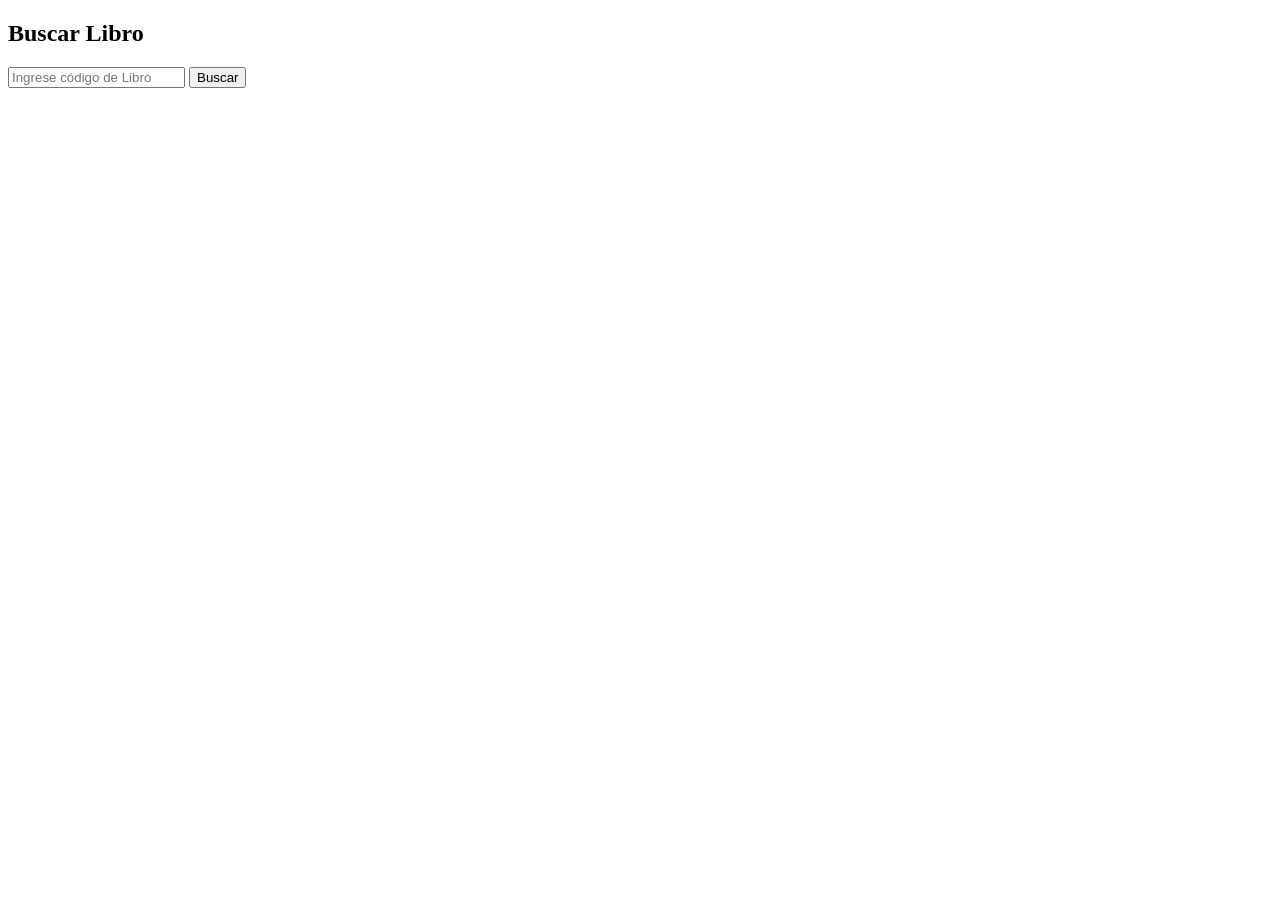
==== index.html @ 2274859b "Creación de interfaz básica de árbol binario y conexión con JS" ====
<!DOCTYPE html>
<html lang="en">
<head>
    <meta charset="UTF-8">
    <meta name="viewport" content="width=device-width, initial-scale=1.0">
    <title>Document</title>
</head>
<body>
    <section id="busqueda">
        <h2>Buscar Libro</h2>
        <input type="number" name="codigoBusqueda" id="codigoBusqueda" placeholder="Ingrese código de Libro">
        <button id="btnBuscar">Buscar</button>
        <div id="resultado">

        </div>
    </section>
    <script type="module" src="script.js"></script>
</body>
</html>
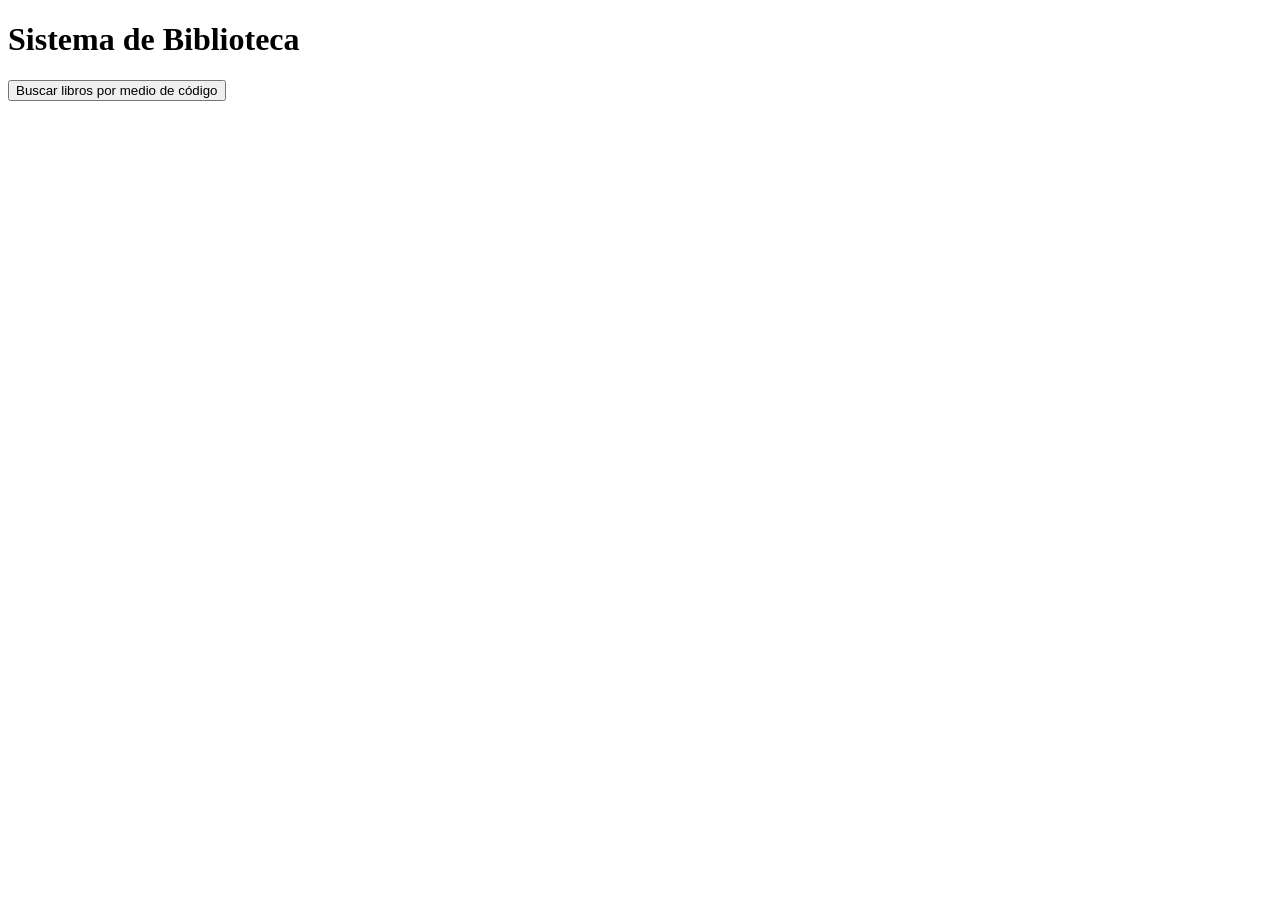
==== commit 95442f8f: "Divición de interfaz principal e interfaz del árbol" ====
--- a/index.html
+++ b/index.html
@@ -1,19 +1,25 @@
 <!DOCTYPE html>
 <html lang="en">
+
 <head>
     <meta charset="UTF-8">
     <meta name="viewport" content="width=device-width, initial-scale=1.0">
-    <title>Document</title>
+    <title>Biblioteca</title>
+    <link rel="stylesheet" href="css/styles.css">
 </head>
+
 <body>
-    <section id="busqueda">
-        <h2>Buscar Libro</h2>
-        <input type="number" name="codigoBusqueda" id="codigoBusqueda" placeholder="Ingrese código de Libro">
-        <button id="btnBuscar">Buscar</button>
-        <div id="resultado">
 
-        </div>
-    </section>
-    <script type="module" src="script.js"></script>
+    <h1>
+        Sistema de Biblioteca
+    </h1>
+
+
+    <button onclick="window.location.href='ventanas/buscar-arbol.html'">
+        Buscar libros por medio de código
+    </button>
+
+
 </body>
+
 </html>
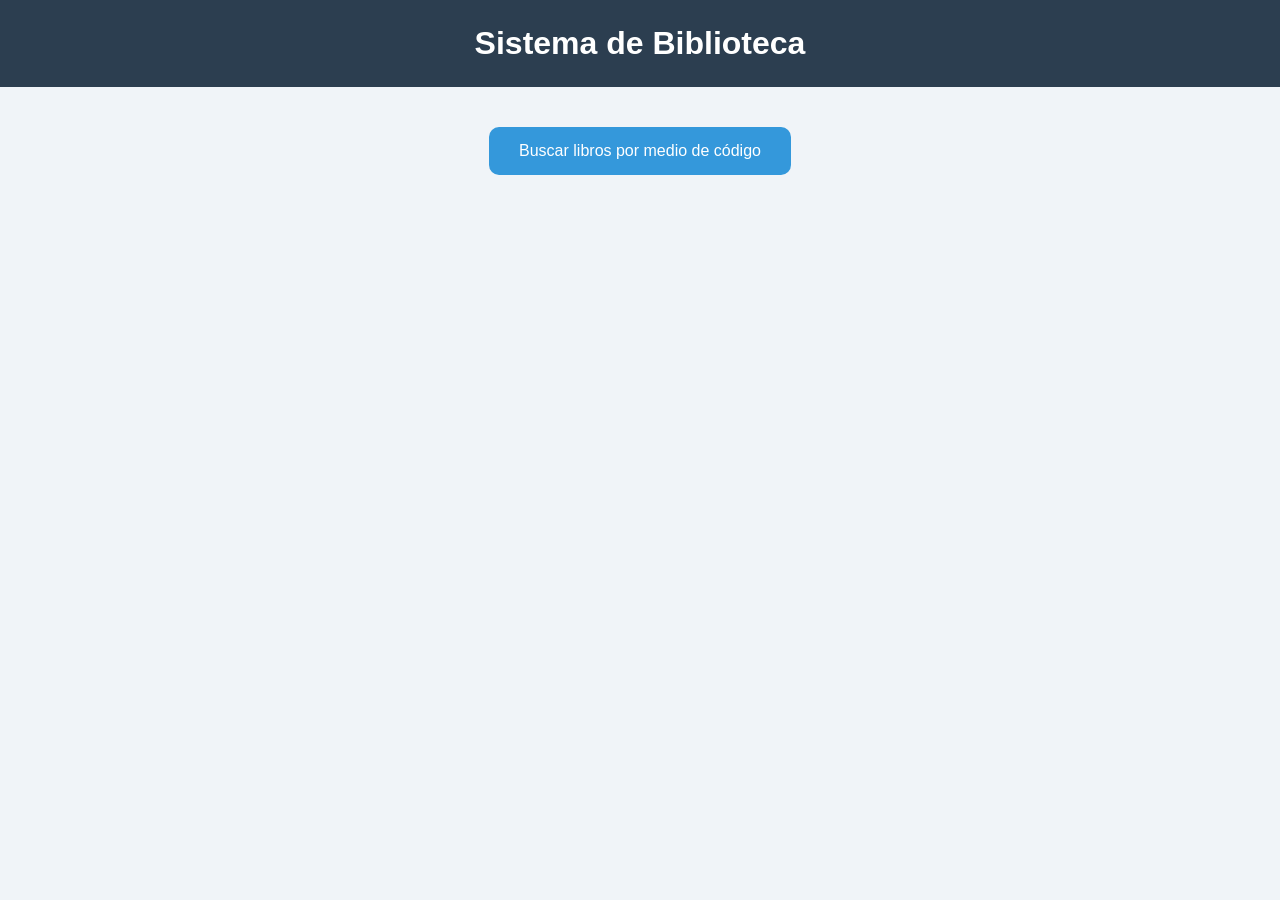
==== commit 9b65bd44: "Dar diseño a el arbol binario" ====
--- a/index.html
+++ b/index.html
@@ -5,7 +5,7 @@
     <meta charset="UTF-8">
     <meta name="viewport" content="width=device-width, initial-scale=1.0">
     <title>Biblioteca</title>
-    <link rel="stylesheet" href="css/styles.css">
+    <link rel="stylesheet" href="./css/styles.css">
 </head>
 
 <body>
--- a/css/styles.css
+++ b/css/styles.css
@@ -0,0 +1,155 @@
+/* Configuración general */
+* {
+    box-sizing: border-box;
+    font-family: Arial, Helvetica, sans-serif;
+}
+
+
+/* Fondo de toda la página */
+body {
+
+    margin: 0;
+    min-height: 100vh;
+
+    background: #f0f4f8;
+
+    display: flex;
+    flex-direction: column;
+    align-items: center;
+
+}
+
+
+
+/* Títulos */
+h1 {
+
+    width: 100%;
+
+    background: #2c3e50;
+
+    color: white;
+
+    text-align: center;
+
+    padding: 25px;
+
+    margin: 0 0 40px 0;
+
+    font-size: 32px;
+
+}
+
+
+
+/* Botones */
+button {
+
+    background: #3498db;
+
+    color: white;
+
+    border: none;
+
+    padding: 15px 30px;
+
+    border-radius: 10px;
+
+    font-size: 16px;
+
+    cursor: pointer;
+
+    transition: 0.3s;
+
+}
+
+
+
+button:hover {
+
+    background: #21618c;
+
+    transform: scale(1.05);
+
+}
+
+
+
+/* Input de búsqueda */
+input {
+
+    width: 300px;
+
+    padding: 15px;
+
+    font-size: 16px;
+
+    border-radius: 10px;
+
+    border: 2px solid #ccc;
+
+    margin-right: 10px;
+
+}
+
+
+
+input:focus {
+
+    outline: none;
+
+    border-color: #3498db;
+
+}
+
+
+
+/* Sección donde aparece el resultado */
+#resultado {
+
+    margin-top: 40px;
+
+    background: white;
+
+    width: 350px;
+
+    min-height: 150px;
+
+    padding: 25px;
+
+    border-radius: 15px;
+
+    box-shadow: 0px 5px 15px rgba(0,0,0,0.15);
+
+    text-align: center;
+
+}
+
+
+
+/* Imagen del libro */
+#resultado img {
+
+    width: 150px;
+
+    border-radius: 10px;
+
+}
+
+
+
+/* Información del libro */
+#resultado h2 {
+
+    color: #2c3e50;
+
+}
+
+
+#resultado p {
+
+    font-size: 17px;
+
+    color: #555;
+
+}
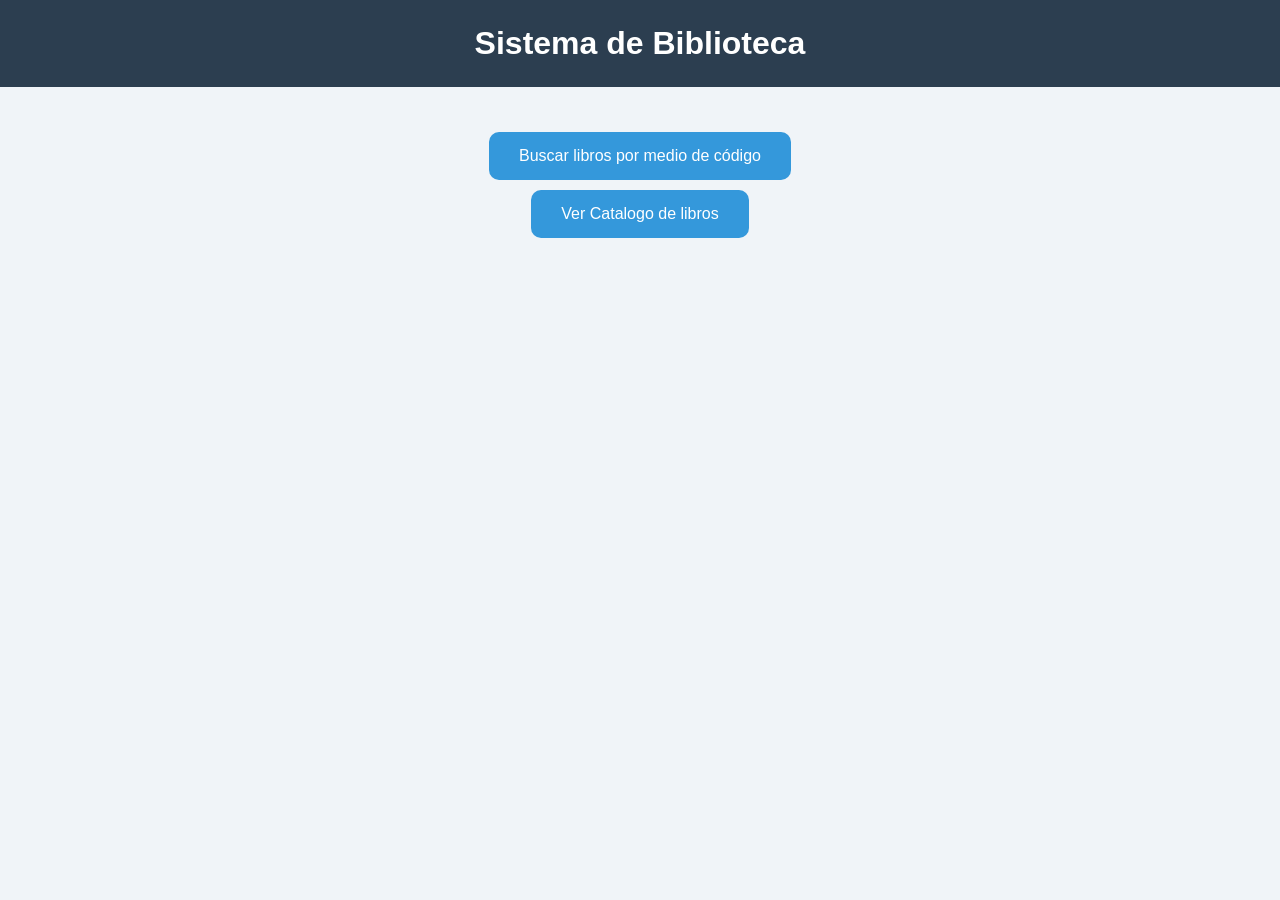
==== commit c17cf71c: "Añadido boton catalogo, modificado estilo de botones" ====
--- a/index.html
+++ b/index.html
@@ -19,6 +19,9 @@
         Buscar libros por medio de código
     </button>
 
+    <button>
+        Ver Catalogo de libros
+    </button>
 
 </body>
 
--- a/css/styles.css
+++ b/css/styles.css
@@ -1,11 +1,17 @@
-/* Configuración general */
+/*==========================================================
+=            CONFIGURACIÓN GENERAL
+==========================================================*/
+
 * {
     box-sizing: border-box;
     font-family: Arial, Helvetica, sans-serif;
 }
 
 
-/* Fondo de toda la página */
+/*==========================================================
+=            BODY
+==========================================================*/
+
 body {
 
     margin: 0;
@@ -20,12 +26,43 @@
 }
 
 
-
-/* Títulos */
-h1 {
+/*==========================================================
+=            HEADER
+==========================================================*/
+
+#headerBC {
+
+    display: flex;
+    justify-content: space-between;
+    align-items: center;
 
     width: 100%;
 
+    padding: 15px 30px;
+
+    background-color: #2b3e50;
+
+    box-shadow: 0 2px 10px rgba(0,0,0,.15);
+
+}
+
+#headerBC h1 {
+
+    margin: 0;
+    font-size: 1.7rem;
+    color: white;
+
+}
+
+
+/*==========================================================
+=            TÍTULO PRINCIPAL (INDEX)
+==========================================================*/
+
+body > h1 {
+
+    width: 100%;
+
     background: #2c3e50;
 
     color: white;
@@ -41,8 +78,10 @@
 }
 
 
-
-/* Botones */
+/*==========================================================
+=            BOTONES
+==========================================================*/
+
 button {
 
     background: #3498db;
@@ -59,11 +98,11 @@
 
     cursor: pointer;
 
-    transition: 0.3s;
-
-}
-
-
+    transition: .3s;
+
+    margin: 5px;
+
+}
 
 button:hover {
 
@@ -74,8 +113,31 @@
 }
 
 
-
-/* Input de búsqueda */
+/*==========================================================
+=            BOTÓN VOLVER
+==========================================================*/
+
+#btnVolver {
+
+    padding: 10px 20px;
+
+    border-radius: 8px;
+
+    font-size: 15px;
+
+}
+
+#btnVolver:hover {
+
+    background-color: #21618c;
+
+}
+
+
+/*==========================================================
+=            INPUT
+==========================================================*/
+
 input {
 
     width: 300px;
@@ -92,8 +154,6 @@
 
 }
 
-
-
 input:focus {
 
     outline: none;
@@ -103,8 +163,10 @@
 }
 
 
-
-/* Sección donde aparece el resultado */
+/*==========================================================
+=            RESULTADO DEL ÁRBOL BINARIO
+==========================================================*/
+
 #resultado {
 
     margin-top: 40px;
@@ -119,15 +181,12 @@
 
     border-radius: 15px;
 
-    box-shadow: 0px 5px 15px rgba(0,0,0,0.15);
+    box-shadow: 0px 5px 15px rgba(0,0,0,.15);
 
     text-align: center;
 
 }
 
-
-
-/* Imagen del libro */
 #resultado img {
 
     width: 150px;
@@ -136,20 +195,209 @@
 
 }
 
-
-
-/* Información del libro */
 #resultado h2 {
 
     color: #2c3e50;
 
 }
 
-
 #resultado p {
 
     font-size: 17px;
 
     color: #555;
 
+}
+
+
+/*==========================================================
+=            DETALLE DEL LIBRO
+==========================================================*/
+
+#detalleLibro {
+
+    width: 950px;
+
+    max-width: 95%;
+
+    background: white;
+
+    margin-top: 30px;
+
+    padding: 35px;
+
+    border-radius: 20px;
+
+    box-shadow: 0 8px 20px rgba(0,0,0,.15);
+
+}
+
+
+/* Contenedor principal */
+
+#contenidoDetalle {
+
+    display: flex;
+
+    gap: 40px;
+
+    align-items: flex-start;
+
+}
+
+
+/* Columna de la imagen */
+
+#imgDetail {
+
+    flex: 1;
+
+    display: flex;
+
+    justify-content: center;
+
+}
+
+#imgDetail img {
+
+    width: 240px;
+
+    border-radius: 12px;
+
+    box-shadow: 0 4px 12px rgba(0,0,0,.2);
+
+}
+
+
+/* Columna de la información */
+
+#infoDetalle {
+
+    flex: 2;
+
+}
+
+#detalleLibro h1 {
+
+    background: none;
+
+    color: #2c3e50;
+
+    padding: 0;
+
+    margin-top: 0;
+
+    margin-bottom: 20px;
+
+    text-align: left;
+
+    font-size: 34px;
+
+}
+
+#detalleLibro p {
+
+    font-size: 18px;
+
+    color: #555;
+
+    line-height: 1.7;
+
+    margin: 12px 0;
+
+}
+
+
+/*==========================================================
+=            RECOMENDACIONES
+==========================================================*/
+
+h2 {
+
+    margin-top: 40px;
+
+    margin-bottom: 20px;
+
+    color: #2c3e50;
+
+    font-size: 28px;
+
+}
+
+
+#recomendados {
+
+    display: flex;
+
+    justify-content: center;
+
+    flex-wrap: wrap;
+
+    gap: 20px;
+
+    margin-top: 20px;
+
+    margin-bottom: 40px;
+
+}
+
+
+/* Tarjeta */
+
+.recomendacion {
+
+    width: 180px;
+
+    background: white;
+
+    padding: 15px;
+
+    border-radius: 15px;
+
+    box-shadow: 0 4px 12px rgba(0,0,0,.15);
+
+    text-align: center;
+
+    cursor: pointer;
+
+    transition: transform .25s, box-shadow .25s;
+
+}
+
+.recomendacion:hover {
+
+    transform: translateY(-8px);
+
+    box-shadow: 0 10px 25px rgba(0,0,0,.25);
+
+}
+
+.recomendacion img {
+
+    width: 120px;
+
+    height: 180px;
+
+    object-fit: cover;
+
+    border-radius: 8px;
+
+}
+
+.recomendacion h3 {
+
+    color: #2c3e50;
+
+    margin: 12px 0 8px;
+
+    font-size: 18px;
+
+}
+
+.recomendacion p {
+
+    color: #666;
+
+    font-size: 15px;
+
 }
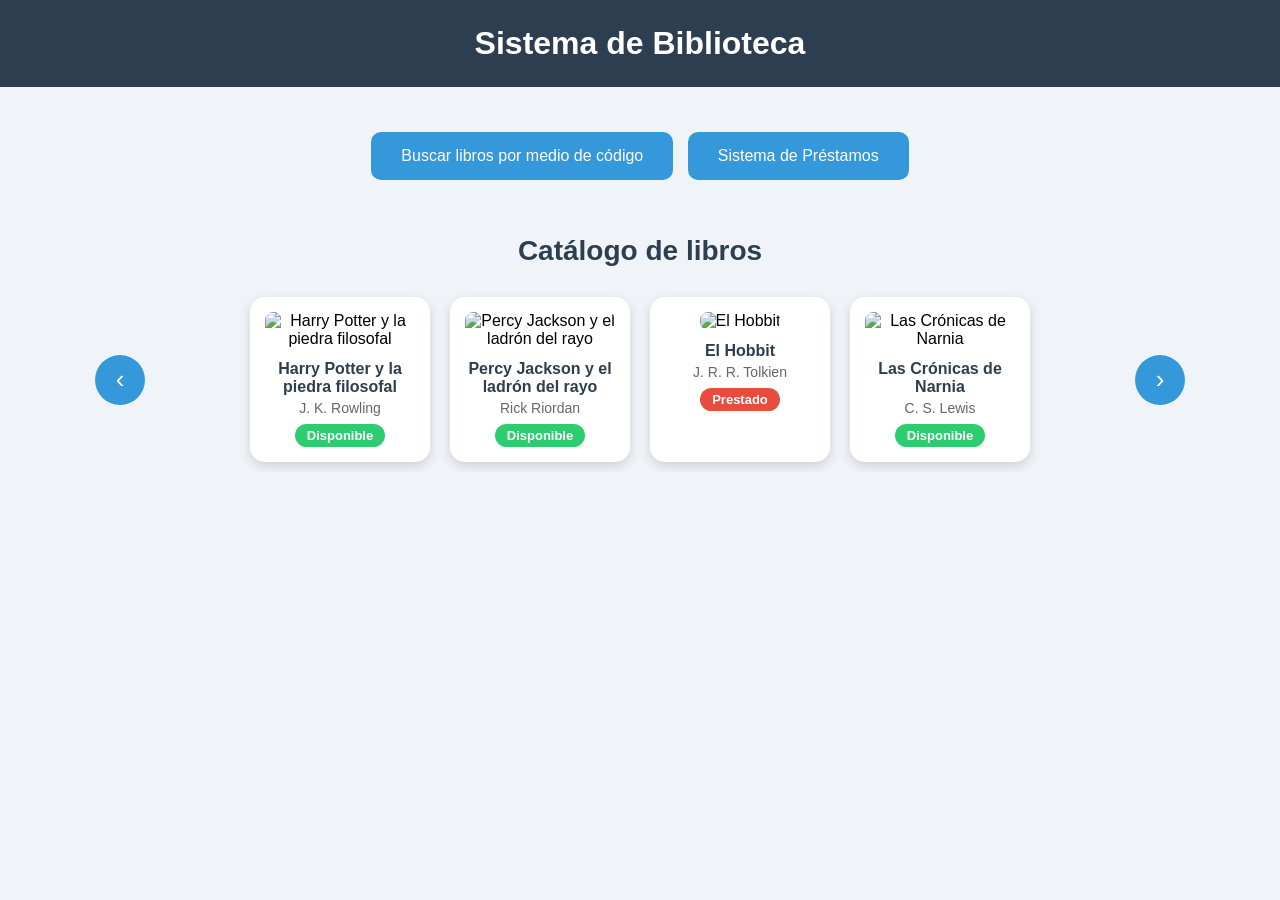
==== commit 49ff2cf0: "Agregado Catalogo y sistema de préstamo de libros" ====
--- a/index.html
+++ b/index.html
@@ -14,14 +14,35 @@
         Sistema de Biblioteca
     </h1>
 
+    <div id="botonesInicio">
 
-    <button onclick="window.location.href='ventanas/buscar-arbol.html'">
-        Buscar libros por medio de código
-    </button>
+        <button onclick="window.location.href='ventanas/buscar-arbol.html'">
+            Buscar libros por medio de código
+        </button>
 
-    <button>
-        Ver Catalogo de libros
-    </button>
+        <button onclick="window.location.href='ventanas/prestamos.html'">
+            Sistema de Préstamos
+        </button>
+
+    </div>
+
+    <section id="catalogoSection">
+
+        <h2>Catálogo de libros</h2>
+
+        <div id="contenedorCarrusel">
+
+            <button id="btnAnterior" class="btnCarrusel">‹</button>
+
+            <div id="carrusel"></div>
+
+            <button id="btnSiguiente" class="btnCarrusel">›</button>
+
+        </div>
+
+    </section>
+
+    <script type="module" src="./scripts/catalogo.js"></script>
 
 </body>
 
--- a/css/styles.css
+++ b/css/styles.css
@@ -400,4 +400,348 @@
 
     font-size: 15px;
 
+}
+
+
+/*==========================================================
+=            ESTADOS (DISPONIBLE / PRESTADO)
+==========================================================*/
+
+.estado {
+
+    display: inline-block;
+
+    padding: 4px 12px;
+
+    border-radius: 20px;
+
+    font-size: 13px;
+
+    font-weight: bold;
+
+    color: white;
+
+    margin-top: 8px;
+
+}
+
+.estado.disponible {
+
+    background: #2ecc71;
+
+}
+
+.estado.prestado {
+
+    background: #e74c3c;
+
+}
+
+
+/*==========================================================
+=            CATÁLOGO / CARRUSEL (LISTA ENLAZADA)
+==========================================================*/
+
+#catalogoSection {
+
+    width: 90%;
+
+    max-width: 1100px;
+
+    margin-top: 10px;
+
+    text-align: center;
+
+}
+
+#contenedorCarrusel {
+
+    display: flex;
+
+    align-items: center;
+
+    justify-content: center;
+
+    gap: 15px;
+
+    margin-top: 20px;
+
+}
+
+#carrusel {
+
+    display: flex;
+
+    gap: 20px;
+
+    overflow: hidden;
+
+    padding: 10px 0;
+
+    flex: 1;
+
+    justify-content: center;
+
+}
+
+.btnCarrusel {
+
+    flex-shrink: 0;
+
+    width: 50px;
+
+    height: 50px;
+
+    padding: 0;
+
+    border-radius: 50%;
+
+    font-size: 26px;
+
+    display: flex;
+
+    align-items: center;
+
+    justify-content: center;
+
+}
+
+.tarjeta-libro {
+
+    width: 180px;
+
+    flex: 0 0 auto;
+
+    background: white;
+
+    padding: 15px;
+
+    border-radius: 15px;
+
+    box-shadow: 0 4px 12px rgba(0,0,0,.15);
+
+    text-align: center;
+
+    cursor: pointer;
+
+    transition: transform .25s, box-shadow .25s;
+
+}
+
+.tarjeta-libro:hover {
+
+    transform: translateY(-8px);
+
+    box-shadow: 0 10px 25px rgba(0,0,0,.25);
+
+}
+
+.tarjeta-libro img {
+
+    width: 120px;
+
+    height: 180px;
+
+    object-fit: cover;
+
+    border-radius: 8px;
+
+}
+
+.tarjeta-libro h3 {
+
+    color: #2c3e50;
+
+    margin: 12px 0 4px;
+
+    font-size: 16px;
+
+}
+
+.tarjeta-libro p {
+
+    color: #666;
+
+    font-size: 14px;
+
+    margin: 0;
+
+}
+
+
+/*==========================================================
+=            SISTEMA DE PRÉSTAMOS (COLA + PILA)
+==========================================================*/
+
+#usuarioSection {
+
+    margin-top: 30px;
+
+    display: flex;
+
+    align-items: center;
+
+    gap: 10px;
+
+}
+
+#prestamosSection,
+#colaSection,
+#historialSection {
+
+    width: 90%;
+
+    max-width: 900px;
+
+    margin-top: 20px;
+
+}
+
+#listaLibrosPrestamo {
+
+    display: flex;
+
+    flex-direction: column;
+
+    gap: 15px;
+
+}
+
+.tarjetaPrestamo {
+
+    display: flex;
+
+    align-items: center;
+
+    gap: 20px;
+
+    background: white;
+
+    padding: 15px 20px;
+
+    border-radius: 15px;
+
+    box-shadow: 0 4px 12px rgba(0,0,0,.12);
+
+}
+
+.tarjetaPrestamo img {
+
+    width: 60px;
+
+    height: 90px;
+
+    object-fit: cover;
+
+    border-radius: 8px;
+
+    flex-shrink: 0;
+
+}
+
+.infoPrestamo {
+
+    flex: 1;
+
+}
+
+.infoPrestamo h3 {
+
+    margin: 0 0 4px;
+
+    color: #2c3e50;
+
+}
+
+.infoPrestamo p {
+
+    margin: 0;
+
+    color: #666;
+
+    font-size: 14px;
+
+}
+
+.accionesPrestamo {
+
+    display: flex;
+
+    flex-wrap: wrap;
+
+    gap: 8px;
+
+    justify-content: flex-end;
+
+}
+
+.accionesPrestamo button {
+
+    padding: 8px 14px;
+
+    font-size: 14px;
+
+    margin: 0;
+
+}
+
+#colaSection,
+#historialSection {
+
+    background: white;
+
+    padding: 20px 25px;
+
+    border-radius: 15px;
+
+    box-shadow: 0 4px 12px rgba(0,0,0,.12);
+
+}
+
+#colaEspera,
+#historialLista {
+
+    padding-left: 20px;
+
+    color: #555;
+
+}
+
+#colaEspera li,
+#historialLista li {
+
+    margin: 6px 0;
+
+}
+
+#historialHeader {
+
+    display: flex;
+
+    align-items: center;
+
+    justify-content: space-between;
+
+    flex-wrap: wrap;
+
+    gap: 10px;
+
+}
+
+#historialHeader h2 {
+
+    margin: 0;
+
+}
+
+#btnDeshacer {
+
+    background: #e67e22;
+
+}
+
+#btnDeshacer:hover {
+
+    background: #ca6510;
+
 }
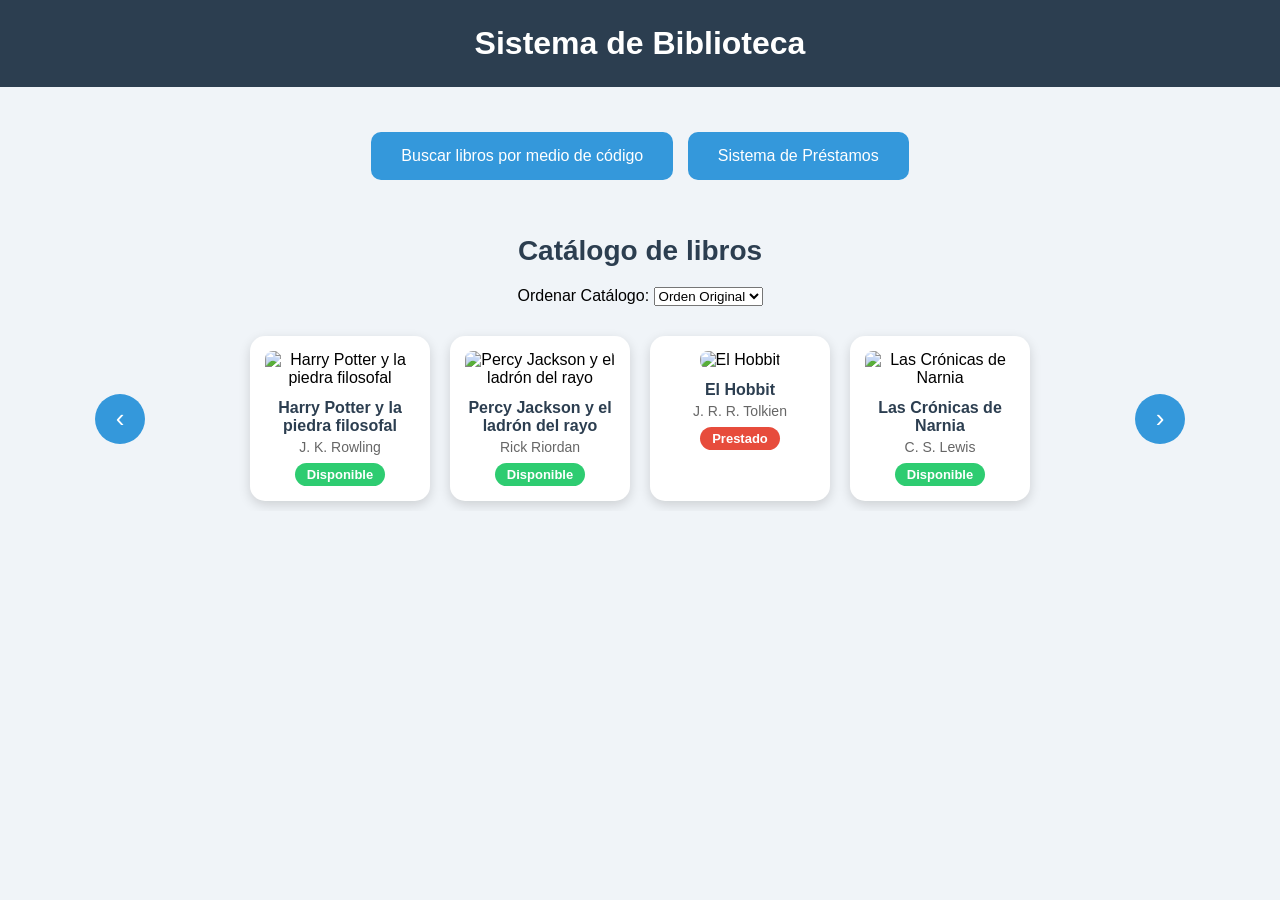
==== commit 595676f9: "Implementacion de insertion sort en el fronted" ====
--- a/index.html
+++ b/index.html
@@ -29,6 +29,13 @@
     <section id="catalogoSection">
 
         <h2>Catálogo de libros</h2>
+        <div class="orden-catalogo">
+            <label for="ordenCatalogo">Ordenar Catálogo:</label>
+            <select name="" id="ordenCatalogo">
+                <option value="original">Orden Original</option>
+                <option value="az">A - Z</option>
+            </select>
+        </div>
 
         <div id="contenedorCarrusel">
 
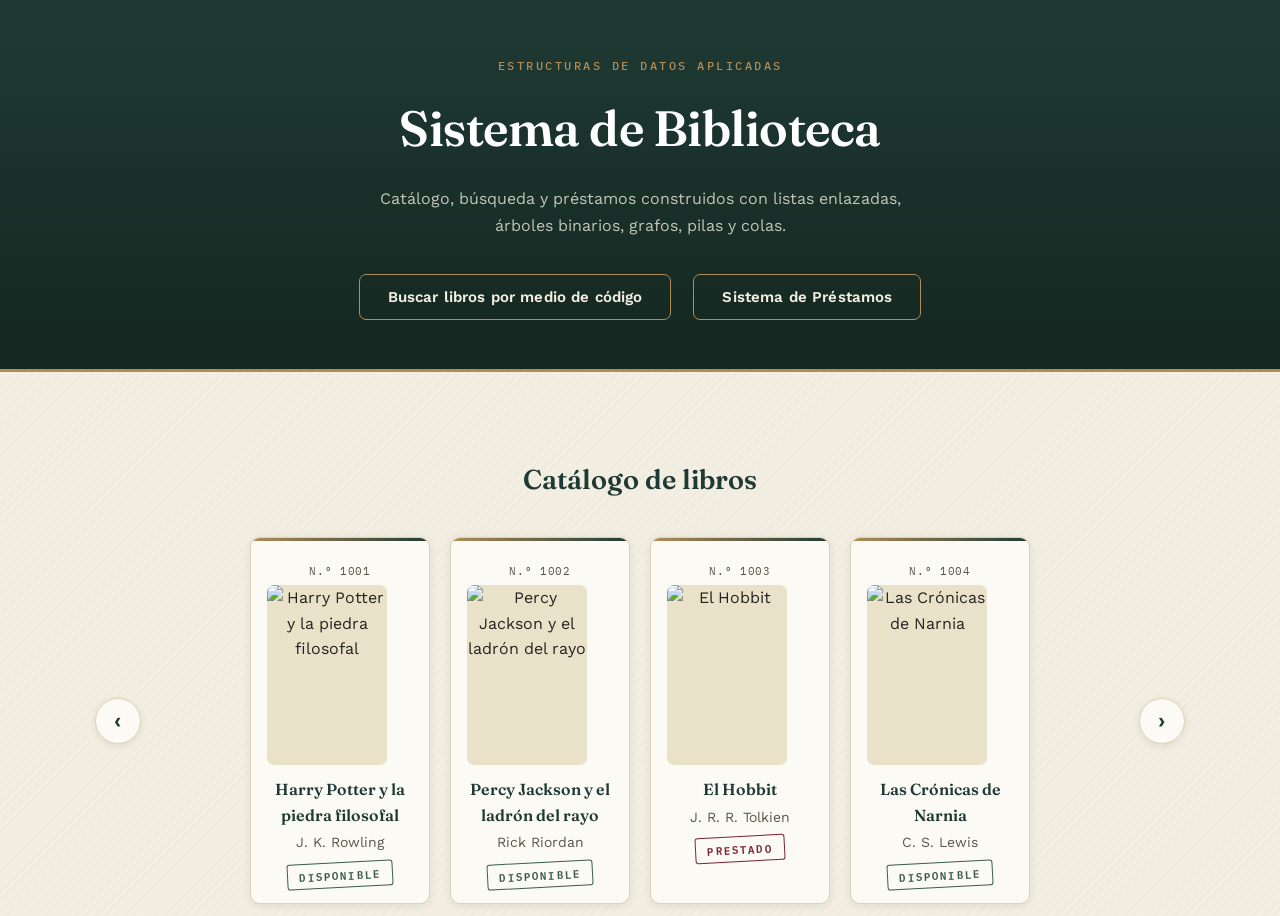
==== commit 4c46e607: "Mejorado el css" ====
--- a/index.html
+++ b/index.html
@@ -5,37 +5,42 @@
     <meta charset="UTF-8">
     <meta name="viewport" content="width=device-width, initial-scale=1.0">
     <title>Biblioteca</title>
+    <link rel="preconnect" href="https://fonts.googleapis.com">
+    <link rel="preconnect" href="https://fonts.gstatic.com" crossorigin>
+    <link href="https://fonts.googleapis.com/css2?family=Fraunces:opsz,wght@9..144,500;9..144,600;9..144,700&family=Work+Sans:wght@400;500;600;700&family=IBM+Plex+Mono:wght@400;500;600&display=swap" rel="stylesheet">
     <link rel="stylesheet" href="./css/styles.css">
 </head>
 
 <body>
 
-    <h1>
-        Sistema de Biblioteca
-    </h1>
+    <header class="hero">
 
-    <div id="botonesInicio">
+        <p class="eyebrow">Estructuras de datos aplicadas</p>
 
-        <button onclick="window.location.href='ventanas/buscar-arbol.html'">
-            Buscar libros por medio de código
-        </button>
+        <h1>Sistema de Biblioteca</h1>
 
-        <button onclick="window.location.href='ventanas/prestamos.html'">
-            Sistema de Préstamos
-        </button>
+        <p class="subtitulo">
+            Catálogo, búsqueda y préstamos construidos con listas enlazadas,
+            árboles binarios, grafos, pilas y colas.
+        </p>
 
-    </div>
+        <div id="botonesInicio">
+
+            <button onclick="window.location.href='ventanas/buscar-arbol.html'">
+                Buscar libros por medio de código
+            </button>
+
+            <button onclick="window.location.href='ventanas/prestamos.html'">
+                Sistema de Préstamos
+            </button>
+
+        </div>
+
+    </header>
 
     <section id="catalogoSection">
 
         <h2>Catálogo de libros</h2>
-        <div class="orden-catalogo">
-            <label for="ordenCatalogo">Ordenar Catálogo:</label>
-            <select name="" id="ordenCatalogo">
-                <option value="original">Orden Original</option>
-                <option value="az">A - Z</option>
-            </select>
-        </div>
 
         <div id="contenedorCarrusel">
 
--- a/css/styles.css
+++ b/css/styles.css
@@ -1,10 +1,70 @@
+/*==========================================================
+=            TOKENS DE DISEÑO
+==========================================================
+Paleta inspirada en una sala de lectura de biblioteca:
+verde pino (estanterías, lámparas), latón envejecido
+(herrajes, sellos) y papel/pergamino de fondo.
+==========================================================*/
+
+:root {
+
+    /* Color */
+    --pine: #1F3A34;
+    --pine-dark: #142720;
+    --pine-light: #2E5147;
+
+    --paper: #F2EEE1;
+    --paper-alt: #E9E1C8;
+    --card: #FBFAF4;
+
+    --ink: #262420;
+    --ink-soft: #5B564C;
+
+    --gold: #B08D57;
+    --gold-dark: #8C6D3E;
+
+    --wine: #7B2632;
+    --wine-dark: #5E1D26;
+
+    --sage: #4F7A5B;
+    --sage-dark: #3A5D44;
+
+    --border: #DCD2B4;
+
+    /* Tipografía */
+    --font-display: "Fraunces", Georgia, "Times New Roman", serif;
+    --font-body: "Work Sans", Arial, Helvetica, sans-serif;
+    --font-mono: "IBM Plex Mono", "Courier New", monospace;
+
+    /* Geometría */
+    --radius-lg: 14px;
+    --radius-md: 10px;
+    --radius-sm: 7px;
+
+    /* Sombras (con tinte cálido en vez de negro puro) */
+    --shadow-sm: 0 2px 8px rgba(38, 36, 32, .09);
+    --shadow-md: 0 10px 24px rgba(38, 36, 32, .12);
+    --shadow-lg: 0 18px 40px rgba(20, 39, 32, .18);
+}
+
+
 /*==========================================================
 =            CONFIGURACIÓN GENERAL
 ==========================================================*/
 
 * {
     box-sizing: border-box;
-    font-family: Arial, Helvetica, sans-serif;
+    font-family: var(--font-body);
+}
+
+::selection {
+    background: var(--gold);
+    color: var(--pine-dark);
+}
+
+:focus-visible {
+    outline: 2px solid var(--gold-dark);
+    outline-offset: 2px;
 }
 
 
@@ -17,17 +77,125 @@
     margin: 0;
     min-height: 100vh;
 
-    background: #f0f4f8;
+    color: var(--ink);
+    background-color: var(--paper);
+    /* Textura muy sutil de trama de papel/tela */
+    background-image:
+        repeating-linear-gradient(135deg, rgba(31, 58, 52, .025) 0px, rgba(31, 58, 52, .025) 1px, transparent 1px, transparent 7px);
 
     display: flex;
     flex-direction: column;
     align-items: center;
 
-}
-
-
-/*==========================================================
-=            HEADER
+    line-height: 1.6;
+
+}
+
+h1, h2, h3 {
+    font-family: var(--font-display);
+    color: var(--pine);
+}
+
+
+/*==========================================================
+=            HERO (PORTADA / INDEX)
+==========================================================*/
+
+.hero {
+
+    width: 100%;
+
+    background:
+        linear-gradient(180deg, var(--pine) 0%, var(--pine-dark) 100%);
+
+    color: var(--paper);
+
+    text-align: center;
+
+    padding: 56px 24px 44px;
+
+    margin: 0 0 40px 0;
+
+    border-bottom: 3px solid var(--gold);
+
+    display: flex;
+    flex-direction: column;
+    align-items: center;
+
+}
+
+.hero .eyebrow {
+
+    margin: 0 0 14px;
+
+    font-family: var(--font-mono);
+    font-size: 12px;
+    font-weight: 500;
+    letter-spacing: 2.5px;
+    text-transform: uppercase;
+    color: var(--gold);
+
+}
+
+.hero h1 {
+
+    margin: 0;
+
+    color: #fff;
+
+    font-size: clamp(2.1rem, 5vw, 3.1rem);
+    font-weight: 600;
+    letter-spacing: -.01em;
+
+}
+
+.hero .subtitulo {
+
+    max-width: 560px;
+
+    margin: 16px 0 0;
+
+    color: rgba(242, 238, 225, .78);
+
+    font-size: 16px;
+    line-height: 1.7;
+
+}
+
+#botonesInicio {
+
+    margin-top: 30px;
+
+    display: flex;
+    flex-wrap: wrap;
+    justify-content: center;
+    gap: 12px;
+
+}
+
+
+/* Título simple usado como respaldo si no hay .hero (compatibilidad) */
+body > h1 {
+
+    width: 100%;
+
+    background: var(--pine);
+
+    color: white;
+
+    text-align: center;
+
+    padding: 25px;
+
+    margin: 0 0 40px 0;
+
+    font-size: 32px;
+
+}
+
+
+/*==========================================================
+=            HEADER (SUBPÁGINAS)
 ==========================================================*/
 
 #headerBC {
@@ -35,553 +203,706 @@
     display: flex;
     justify-content: space-between;
     align-items: center;
+    flex-wrap: wrap;
+    gap: 12px;
 
     width: 100%;
 
-    padding: 15px 30px;
-
-    background-color: #2b3e50;
-
-    box-shadow: 0 2px 10px rgba(0,0,0,.15);
+    padding: 20px 34px;
+
+    background: linear-gradient(180deg, var(--pine) 0%, var(--pine-dark) 100%);
+
+    border-bottom: 3px solid var(--gold);
+
+    box-shadow: var(--shadow-md);
 
 }
 
 #headerBC h1 {
 
     margin: 0;
-    font-size: 1.7rem;
+
+    font-size: clamp(1.35rem, 3vw, 1.9rem);
+    font-weight: 600;
+
     color: white;
 
 }
 
 
 /*==========================================================
-=            TÍTULO PRINCIPAL (INDEX)
-==========================================================*/
-
-body > h1 {
-
-    width: 100%;
-
-    background: #2c3e50;
-
-    color: white;
+=            BOTONES
+==========================================================*/
+
+button {
+
+    font-family: var(--font-body);
+
+    background: var(--pine);
+
+    color: var(--paper);
+
+    border: 1.5px solid var(--pine);
+
+    padding: 13px 28px;
+
+    border-radius: var(--radius-sm);
+
+    font-size: 15px;
+    font-weight: 600;
+    letter-spacing: .01em;
+
+    cursor: pointer;
+
+    transition: background-color .2s, border-color .2s, color .2s, transform .15s;
+
+    margin: 5px;
+
+}
+
+button:hover {
+
+    background: var(--pine-light);
+    border-color: var(--pine-light);
+
+    transform: translateY(-1px);
+
+}
+
+button:active {
+    transform: translateY(0);
+}
+
+
+/* Botones sobre fondo oscuro (hero / headerBC): estilo "placa" en hueco */
+
+.hero button,
+#headerBC button {
+
+    background: transparent;
+    color: var(--paper);
+    border: 1.5px solid var(--gold);
+
+}
+
+.hero button:hover,
+#headerBC button:hover {
+
+    background: var(--gold);
+    color: var(--pine-dark);
+    border-color: var(--gold);
+
+}
+
+
+/*==========================================================
+=            BOTÓN VOLVER
+==========================================================*/
+
+#btnVolver {
+
+    padding: 10px 22px;
+
+    font-size: 14px;
+
+}
+
+
+/*==========================================================
+=            INPUT
+==========================================================*/
+
+input {
+
+    width: 300px;
+
+    padding: 14px 16px;
+
+    font-size: 15px;
+    font-family: var(--font-body);
+    color: var(--ink);
+
+    background: var(--card);
+
+    border-radius: var(--radius-sm);
+
+    border: 1.5px solid var(--border);
+
+    margin-right: 10px;
+
+}
+
+input::placeholder {
+    color: #A79E88;
+}
+
+input:focus {
+
+    outline: none;
+    border-color: var(--gold-dark);
+    box-shadow: 0 0 0 3px rgba(176, 141, 87, .18);
+
+}
+
+
+/*==========================================================
+=            RESULTADO DEL ÁRBOL BINARIO
+==========================================================*/
+
+#resultado {
+
+    margin-top: 40px;
+
+    background: var(--card);
+
+    width: 350px;
+
+    min-height: 150px;
+
+    padding: 28px;
+
+    border-radius: var(--radius-lg);
+    border: 1px solid var(--border);
+
+    box-shadow: var(--shadow-md);
 
     text-align: center;
 
-    padding: 25px;
-
-    margin: 0 0 40px 0;
-
-    font-size: 32px;
-
-}
-
-
-/*==========================================================
-=            BOTONES
-==========================================================*/
-
-button {
-
-    background: #3498db;
-
-    color: white;
-
-    border: none;
-
-    padding: 15px 30px;
-
-    border-radius: 10px;
+}
+
+#resultado img {
+
+    display: block;
+    background: var(--paper-alt);
+
+    width: 150px;
+    height: 220px;
+    object-fit: cover;
+
+    margin: 0 auto;
+
+    border-radius: var(--radius-sm);
+
+    box-shadow: var(--shadow-sm);
+
+}
+
+#resultado h2, #resultado h3 {
+
+    color: var(--pine);
+    font-weight: 600;
+
+}
+
+#resultado p {
 
     font-size: 16px;
 
+    color: var(--ink-soft);
+
+}
+
+
+/*==========================================================
+=            ETIQUETAS "LABEL: VALOR" (RESULTADO / DETALLE)
+==========================================================*/
+
+#resultado p strong,
+#detalleLibro p strong {
+
+    font-family: var(--font-mono);
+    font-size: 13px;
+    font-weight: 600;
+    letter-spacing: .04em;
+    text-transform: uppercase;
+    color: var(--gold-dark);
+
+}
+
+
+/*==========================================================
+=            DETALLE DEL LIBRO
+==========================================================*/
+
+#detalleLibro {
+
+    width: 950px;
+    max-width: 95%;
+
+    background: var(--card);
+
+    margin-top: 30px;
+
+    padding: 38px;
+
+    border-radius: var(--radius-lg);
+    border: 1px solid var(--border);
+
+    box-shadow: var(--shadow-md);
+
+}
+
+
+/* Contenedor principal */
+
+#contenidoDetalle {
+
+    display: flex;
+
+    gap: 42px;
+
+    align-items: flex-start;
+
+}
+
+
+/* Columna de la imagen */
+
+#imgDetail {
+
+    flex: 1;
+
+    display: flex;
+
+    justify-content: center;
+
+}
+
+#imgDetail img {
+
+    display: block;
+    background: var(--paper-alt);
+
+    width: 240px;
+    height: 340px;
+    object-fit: cover;
+
+    border-radius: var(--radius-md);
+
+    box-shadow: var(--shadow-md);
+    border: 6px solid var(--card);
+    outline: 1px solid var(--border);
+
+}
+
+
+/* Columna de la información */
+
+#infoDetalle {
+
+    flex: 2;
+
+}
+
+#detalleLibro h1 {
+
+    background: none;
+
+    color: var(--pine);
+
+    padding: 0;
+
+    margin-top: 0;
+
+    margin-bottom: 20px;
+
+    text-align: left;
+
+    font-size: clamp(1.7rem, 3vw, 2.2rem);
+    font-weight: 600;
+
+}
+
+#detalleLibro p {
+
+    font-size: 16px;
+
+    color: var(--ink-soft);
+
+    line-height: 1.75;
+
+    margin: 12px 0;
+
+}
+
+
+/*==========================================================
+=            RECOMENDACIONES
+==========================================================*/
+
+h2 {
+
+    margin-top: 40px;
+
+    margin-bottom: 20px;
+
+    color: var(--pine);
+
+    font-size: clamp(1.4rem, 3vw, 1.7rem);
+    font-weight: 600;
+
+}
+
+
+#recomendados {
+
+    display: flex;
+
+    justify-content: center;
+
+    flex-wrap: wrap;
+
+    gap: 20px;
+
+    margin-top: 20px;
+
+    margin-bottom: 40px;
+
+}
+
+
+/* Tarjeta */
+
+.recomendacion {
+
+    position: relative;
+
+    width: 180px;
+
+    background: var(--card);
+
+    padding: 16px;
+    padding-top: 19px;
+
+    border-radius: var(--radius-md);
+    border: 1px solid var(--border);
+
+    box-shadow: var(--shadow-sm);
+
+    text-align: center;
+
     cursor: pointer;
 
-    transition: .3s;
-
-    margin: 5px;
-
-}
-
-button:hover {
-
-    background: #21618c;
-
-    transform: scale(1.05);
-
-}
-
-
-/*==========================================================
-=            BOTÓN VOLVER
-==========================================================*/
-
-#btnVolver {
-
-    padding: 10px 20px;
-
-    border-radius: 8px;
-
-    font-size: 15px;
-
-}
-
-#btnVolver:hover {
-
-    background-color: #21618c;
-
-}
-
-
-/*==========================================================
-=            INPUT
-==========================================================*/
-
-input {
-
-    width: 300px;
-
-    padding: 15px;
+    transition: transform .25s, box-shadow .25s;
+
+    overflow: hidden;
+
+}
+
+.recomendacion::before {
+
+    content: "";
+
+    position: absolute;
+    top: 0; left: 0; right: 0;
+
+    height: 3px;
+
+    background: linear-gradient(90deg, var(--gold), var(--pine));
+
+}
+
+.recomendacion:hover {
+
+    transform: translateY(-6px);
+
+    box-shadow: var(--shadow-lg);
+
+}
+
+.recomendacion img {
+
+    display: block;
+    background: var(--paper-alt);
+
+    width: 120px;
+
+    height: 180px;
+
+    object-fit: cover;
+
+    border-radius: var(--radius-sm);
+
+}
+
+.recomendacion h3 {
+
+    color: var(--pine);
+
+    margin: 12px 0 6px;
+
+    font-size: 17px;
+    font-weight: 600;
+
+}
+
+.recomendacion p {
+
+    color: var(--ink-soft);
+
+    font-size: 14px;
+
+}
+
+
+/*==========================================================
+=            ESTADOS (SELLO "DISPONIBLE" / "PRESTADO")
+==========================================================
+Estilo de sello de tinta usado en las tarjetas físicas de
+biblioteca: contorno, mayúsculas espaciadas, ligera rotación.
+==========================================================*/
+
+.estado {
+
+    display: inline-block;
+
+    padding: 3px 11px;
+
+    border-radius: 3px;
+    border: 1.5px solid currentColor;
+
+    font-family: var(--font-mono);
+    font-size: 11px;
+    font-weight: 600;
+    letter-spacing: 1.2px;
+    text-transform: uppercase;
+
+    background: transparent;
+
+    transform: rotate(-3deg);
+
+    margin-top: 8px;
+
+}
+
+.estado.disponible {
+    color: var(--sage-dark);
+}
+
+.estado.prestado {
+    color: var(--wine);
+}
+
+
+/*==========================================================
+=            NÚMERO DE CATÁLOGO (CÓDIGO DE LIBRO)
+==========================================================*/
+
+.codigo-libro {
+
+    display: inline-block;
+
+    font-family: var(--font-mono);
+    font-size: 11px;
+    letter-spacing: .06em;
+    color: var(--ink-soft);
+
+    margin-bottom: 4px;
+
+}
+
+
+/*==========================================================
+=            CATÁLOGO / CARRUSEL (LISTA ENLAZADA)
+==========================================================*/
+
+#catalogoSection {
+
+    width: 90%;
+    max-width: 1100px;
+
+    margin-top: 6px;
+
+    text-align: center;
+
+}
+
+#contenedorCarrusel {
+
+    display: flex;
+
+    align-items: center;
+
+    justify-content: center;
+
+    gap: 18px;
+
+    margin-top: 24px;
+
+}
+
+#carrusel {
+
+    display: flex;
+
+    gap: 20px;
+
+    overflow: hidden;
+
+    padding: 12px 4px;
+
+    flex: 1;
+
+    justify-content: center;
+
+}
+
+.btnCarrusel {
+
+    flex-shrink: 0;
+
+    width: 46px;
+    height: 46px;
+
+    padding: 0;
+
+    border-radius: 50%;
+
+    background: var(--card);
+    color: var(--pine);
+    border: 1.5px solid var(--border);
+
+    font-size: 22px;
+    line-height: 1;
+    font-weight: 600;
+
+    display: flex;
+    align-items: center;
+    justify-content: center;
+
+    box-shadow: var(--shadow-sm);
+
+}
+
+.btnCarrusel:hover {
+
+    background: var(--pine);
+    color: var(--paper);
+    border-color: var(--pine);
+
+    transform: translateY(-1px);
+
+}
+
+
+/*==========================================================
+=            TARJETA DE LIBRO (CATÁLOGO)
+==========================================================*/
+
+.tarjeta-libro {
+
+    position: relative;
+
+    width: 180px;
+    flex: 0 0 auto;
+
+    background: var(--card);
+
+    padding: 16px;
+    padding-top: 19px;
+
+    border-radius: var(--radius-md);
+    border: 1px solid var(--border);
+
+    box-shadow: var(--shadow-sm);
+
+    text-align: center;
+
+    cursor: pointer;
+
+    transition: transform .25s, box-shadow .25s;
+
+    overflow: hidden;
+
+}
+
+.tarjeta-libro::before {
+
+    content: "";
+
+    position: absolute;
+    top: 0; left: 0; right: 0;
+
+    height: 3px;
+
+    background: linear-gradient(90deg, var(--gold), var(--pine));
+
+}
+
+.tarjeta-libro:hover {
+
+    transform: translateY(-8px);
+
+    box-shadow: var(--shadow-lg);
+
+}
+
+.tarjeta-libro img {
+
+    display: block;
+    background: var(--paper-alt);
+
+    width: 120px;
+    height: 180px;
+
+    object-fit: cover;
+
+    border-radius: var(--radius-sm);
+
+}
+
+.tarjeta-libro h3 {
+
+    color: var(--pine);
+
+    margin: 12px 0 3px;
 
     font-size: 16px;
-
-    border-radius: 10px;
-
-    border: 2px solid #ccc;
-
-    margin-right: 10px;
-
-}
-
-input:focus {
-
-    outline: none;
-
-    border-color: #3498db;
-
-}
-
-
-/*==========================================================
-=            RESULTADO DEL ÁRBOL BINARIO
-==========================================================*/
-
-#resultado {
-
-    margin-top: 40px;
-
-    background: white;
-
-    width: 350px;
-
-    min-height: 150px;
-
-    padding: 25px;
-
-    border-radius: 15px;
-
-    box-shadow: 0px 5px 15px rgba(0,0,0,.15);
-
-    text-align: center;
-
-}
-
-#resultado img {
-
-    width: 150px;
-
-    border-radius: 10px;
-
-}
-
-#resultado h2 {
-
-    color: #2c3e50;
-
-}
-
-#resultado p {
-
-    font-size: 17px;
-
-    color: #555;
-
-}
-
-
-/*==========================================================
-=            DETALLE DEL LIBRO
-==========================================================*/
-
-#detalleLibro {
-
-    width: 950px;
-
-    max-width: 95%;
-
-    background: white;
-
-    margin-top: 30px;
-
-    padding: 35px;
-
-    border-radius: 20px;
-
-    box-shadow: 0 8px 20px rgba(0,0,0,.15);
-
-}
-
-
-/* Contenedor principal */
-
-#contenidoDetalle {
-
-    display: flex;
-
-    gap: 40px;
-
-    align-items: flex-start;
-
-}
-
-
-/* Columna de la imagen */
-
-#imgDetail {
-
-    flex: 1;
-
-    display: flex;
-
-    justify-content: center;
-
-}
-
-#imgDetail img {
-
-    width: 240px;
-
-    border-radius: 12px;
-
-    box-shadow: 0 4px 12px rgba(0,0,0,.2);
-
-}
-
-
-/* Columna de la información */
-
-#infoDetalle {
-
-    flex: 2;
-
-}
-
-#detalleLibro h1 {
-
-    background: none;
-
-    color: #2c3e50;
-
-    padding: 0;
-
-    margin-top: 0;
-
-    margin-bottom: 20px;
-
-    text-align: left;
-
-    font-size: 34px;
-
-}
-
-#detalleLibro p {
-
-    font-size: 18px;
-
-    color: #555;
-
-    line-height: 1.7;
-
-    margin: 12px 0;
-
-}
-
-
-/*==========================================================
-=            RECOMENDACIONES
-==========================================================*/
-
-h2 {
-
-    margin-top: 40px;
-
-    margin-bottom: 20px;
-
-    color: #2c3e50;
-
-    font-size: 28px;
-
-}
-
-
-#recomendados {
-
-    display: flex;
-
-    justify-content: center;
-
+    font-weight: 600;
+
+}
+
+.tarjeta-libro p {
+
+    color: var(--ink-soft);
+
+    font-size: 14px;
+
+    margin: 0;
+
+}
+
+
+/*==========================================================
+=            SISTEMA DE PRÉSTAMOS (COLA + PILA)
+==========================================================*/
+
+#usuarioSection {
+
+    width: 90%;
+    max-width: 900px;
+
+    margin-top: 34px;
+
+    padding: 18px 22px;
+
+    background: var(--card);
+    border: 1px solid var(--border);
+    border-radius: var(--radius-md);
+
+    box-shadow: var(--shadow-sm);
+
+    display: flex;
+    align-items: center;
     flex-wrap: wrap;
-
-    gap: 20px;
-
-    margin-top: 20px;
-
-    margin-bottom: 40px;
-
-}
-
-
-/* Tarjeta */
-
-.recomendacion {
-
-    width: 180px;
-
-    background: white;
-
-    padding: 15px;
-
-    border-radius: 15px;
-
-    box-shadow: 0 4px 12px rgba(0,0,0,.15);
-
-    text-align: center;
-
-    cursor: pointer;
-
-    transition: transform .25s, box-shadow .25s;
-
-}
-
-.recomendacion:hover {
-
-    transform: translateY(-8px);
-
-    box-shadow: 0 10px 25px rgba(0,0,0,.25);
-
-}
-
-.recomendacion img {
-
-    width: 120px;
-
-    height: 180px;
-
-    object-fit: cover;
-
-    border-radius: 8px;
-
-}
-
-.recomendacion h3 {
-
-    color: #2c3e50;
-
-    margin: 12px 0 8px;
-
-    font-size: 18px;
-
-}
-
-.recomendacion p {
-
-    color: #666;
-
-    font-size: 15px;
-
-}
-
-
-/*==========================================================
-=            ESTADOS (DISPONIBLE / PRESTADO)
-==========================================================*/
-
-.estado {
-
-    display: inline-block;
-
-    padding: 4px 12px;
-
-    border-radius: 20px;
-
-    font-size: 13px;
-
-    font-weight: bold;
-
-    color: white;
-
-    margin-top: 8px;
-
-}
-
-.estado.disponible {
-
-    background: #2ecc71;
-
-}
-
-.estado.prestado {
-
-    background: #e74c3c;
-
-}
-
-
-/*==========================================================
-=            CATÁLOGO / CARRUSEL (LISTA ENLAZADA)
-==========================================================*/
-
-#catalogoSection {
-
-    width: 90%;
-
-    max-width: 1100px;
-
-    margin-top: 10px;
-
-    text-align: center;
-
-}
-
-#contenedorCarrusel {
-
-    display: flex;
-
-    align-items: center;
-
-    justify-content: center;
-
-    gap: 15px;
-
-    margin-top: 20px;
-
-}
-
-#carrusel {
-
-    display: flex;
-
-    gap: 20px;
-
-    overflow: hidden;
-
-    padding: 10px 0;
-
-    flex: 1;
-
-    justify-content: center;
-
-}
-
-.btnCarrusel {
-
-    flex-shrink: 0;
-
-    width: 50px;
-
-    height: 50px;
-
-    padding: 0;
-
-    border-radius: 50%;
-
-    font-size: 26px;
-
-    display: flex;
-
-    align-items: center;
-
-    justify-content: center;
-
-}
-
-.tarjeta-libro {
-
-    width: 180px;
-
-    flex: 0 0 auto;
-
-    background: white;
-
-    padding: 15px;
-
-    border-radius: 15px;
-
-    box-shadow: 0 4px 12px rgba(0,0,0,.15);
-
-    text-align: center;
-
-    cursor: pointer;
-
-    transition: transform .25s, box-shadow .25s;
-
-}
-
-.tarjeta-libro:hover {
-
-    transform: translateY(-8px);
-
-    box-shadow: 0 10px 25px rgba(0,0,0,.25);
-
-}
-
-.tarjeta-libro img {
-
-    width: 120px;
-
-    height: 180px;
-
-    object-fit: cover;
-
-    border-radius: 8px;
-
-}
-
-.tarjeta-libro h3 {
-
-    color: #2c3e50;
-
-    margin: 12px 0 4px;
-
-    font-size: 16px;
-
-}
-
-.tarjeta-libro p {
-
-    color: #666;
-
-    font-size: 14px;
-
-    margin: 0;
-
-}
-
-
-/*==========================================================
-=            SISTEMA DE PRÉSTAMOS (COLA + PILA)
-==========================================================*/
-
-#usuarioSection {
-
-    margin-top: 30px;
-
-    display: flex;
-
-    align-items: center;
-
     gap: 10px;
+
+}
+
+#usuarioSection label {
+
+    font-weight: 600;
+    color: var(--pine);
 
 }
 
@@ -590,66 +911,80 @@
 #historialSection {
 
     width: 90%;
-
     max-width: 900px;
 
-    margin-top: 20px;
+    margin-top: 26px;
 
 }
 
 #listaLibrosPrestamo {
 
     display: flex;
-
     flex-direction: column;
 
-    gap: 15px;
+    gap: 14px;
 
 }
 
 .tarjetaPrestamo {
 
-    display: flex;
-
+    position: relative;
+
+    display: flex;
     align-items: center;
+    flex-wrap: wrap;
 
     gap: 20px;
 
-    background: white;
-
-    padding: 15px 20px;
-
-    border-radius: 15px;
-
-    box-shadow: 0 4px 12px rgba(0,0,0,.12);
+    background: var(--card);
+
+    padding: 16px 22px;
+
+    border-radius: var(--radius-md);
+    border: 1px solid var(--border);
+    border-left: 4px solid var(--pine);
+
+    box-shadow: var(--shadow-sm);
+
+    transition: box-shadow .2s, transform .2s;
+
+}
+
+.tarjetaPrestamo:hover {
+
+    box-shadow: var(--shadow-md);
+    transform: translateY(-2px);
 
 }
 
 .tarjetaPrestamo img {
 
-    width: 60px;
-
-    height: 90px;
+    display: block;
+    background: var(--paper-alt);
+
+    width: 58px;
+    height: 88px;
 
     object-fit: cover;
 
-    border-radius: 8px;
+    border-radius: var(--radius-sm);
 
     flex-shrink: 0;
 
 }
 
 .infoPrestamo {
-
     flex: 1;
-
+    min-width: 180px;
 }
 
 .infoPrestamo h3 {
 
-    margin: 0 0 4px;
-
-    color: #2c3e50;
+    margin: 0 0 3px;
+
+    color: var(--pine);
+    font-size: 17px;
+    font-weight: 600;
 
 }
 
@@ -657,8 +992,7 @@
 
     margin: 0;
 
-    color: #666;
-
+    color: var(--ink-soft);
     font-size: 14px;
 
 }
@@ -666,7 +1000,6 @@
 .accionesPrestamo {
 
     display: flex;
-
     flex-wrap: wrap;
 
     gap: 8px;
@@ -677,71 +1010,131 @@
 
 .accionesPrestamo button {
 
-    padding: 8px 14px;
-
-    font-size: 14px;
+    padding: 9px 16px;
+
+    font-size: 13.5px;
 
     margin: 0;
 
 }
+
+.btnPrestar {
+    background: var(--pine);
+    border-color: var(--pine);
+}
+
+.btnPrestar:hover {
+    background: var(--pine-light);
+    border-color: var(--pine-light);
+}
+
+.btnDevolver {
+    background: var(--sage);
+    border-color: var(--sage);
+}
+
+.btnDevolver:hover {
+    background: var(--sage-dark);
+    border-color: var(--sage-dark);
+}
+
+.btnVerCola {
+    background: transparent;
+    color: var(--pine);
+    border-color: var(--border);
+}
+
+.btnVerCola:hover {
+    background: var(--paper-alt);
+    color: var(--pine);
+    border-color: var(--gold);
+}
+
+
+/*==========================================================
+=            FILA DE ESPERA (COLA) / HISTORIAL (PILA)
+==========================================================*/
 
 #colaSection,
 #historialSection {
 
-    background: white;
-
-    padding: 20px 25px;
-
-    border-radius: 15px;
-
-    box-shadow: 0 4px 12px rgba(0,0,0,.12);
+    background: var(--card);
+
+    padding: 22px 26px;
+
+    border-radius: var(--radius-md);
+    border: 1px solid var(--border);
+
+    box-shadow: var(--shadow-sm);
+
+    margin-bottom: 26px;
+
+}
+
+#colaSection h2,
+#historialSection h2 {
+    margin-top: 0;
+}
+
+#colaTitulo {
+
+    color: var(--ink-soft);
+    font-size: 15px;
 
 }
 
 #colaEspera,
 #historialLista {
 
-    padding-left: 20px;
-
-    color: #555;
+    padding-left: 22px;
+
+    color: var(--ink);
 
 }
 
 #colaEspera li,
 #historialLista li {
 
-    margin: 6px 0;
-
+    margin: 7px 0;
+
+    line-height: 1.5;
+
+}
+
+#historialLista {
+    font-family: var(--font-mono);
+    font-size: 13.5px;
+    color: var(--ink-soft);
 }
 
 #historialHeader {
 
     display: flex;
-
     align-items: center;
-
     justify-content: space-between;
-
     flex-wrap: wrap;
 
-    gap: 10px;
+    gap: 12px;
 
 }
 
 #historialHeader h2 {
-
     margin: 0;
-
 }
 
 #btnDeshacer {
 
-    background: #e67e22;
+    background: var(--wine);
+    border-color: var(--wine);
+
+    font-size: 14px;
+    padding: 10px 20px;
 
 }
 
 #btnDeshacer:hover {
 
-    background: #ca6510;
-
-}+    background: var(--wine-dark);
+    border-color: var(--wine-dark);
+
+}
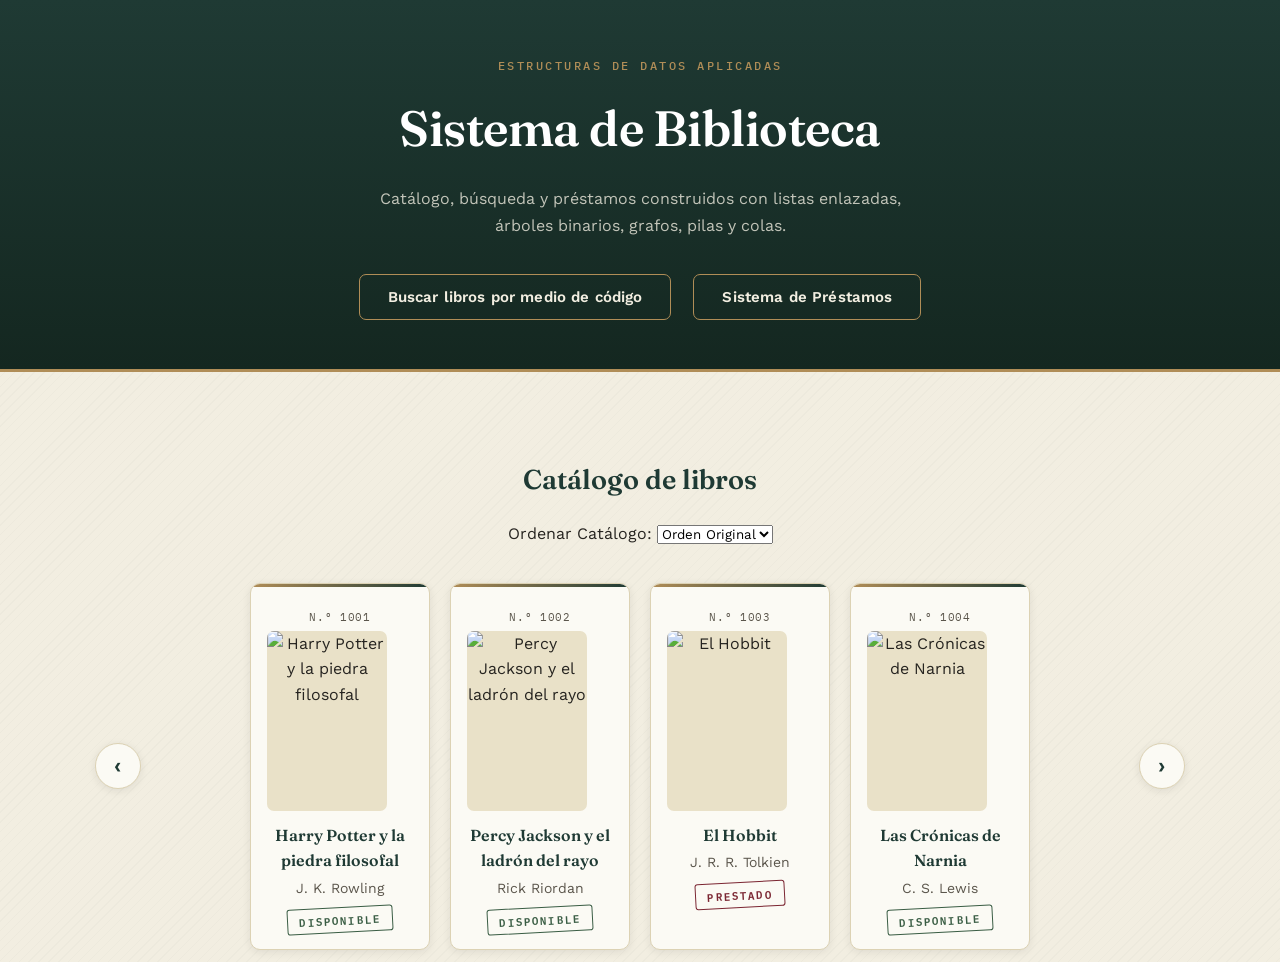
==== commit d3ccb78b: "Merge branch 'SegundaParte' # Please enter a commit message to explain why this merge is necessary, " ====
--- a/index.html
+++ b/index.html
@@ -41,6 +41,13 @@
     <section id="catalogoSection">
 
         <h2>Catálogo de libros</h2>
+        <div class="orden-catalogo">
+            <label for="ordenCatalogo">Ordenar Catálogo:</label>
+            <select name="" id="ordenCatalogo">
+                <option value="original">Orden Original</option>
+                <option value="az">A - Z</option>
+            </select>
+        </div>
 
         <div id="contenedorCarrusel">
 
